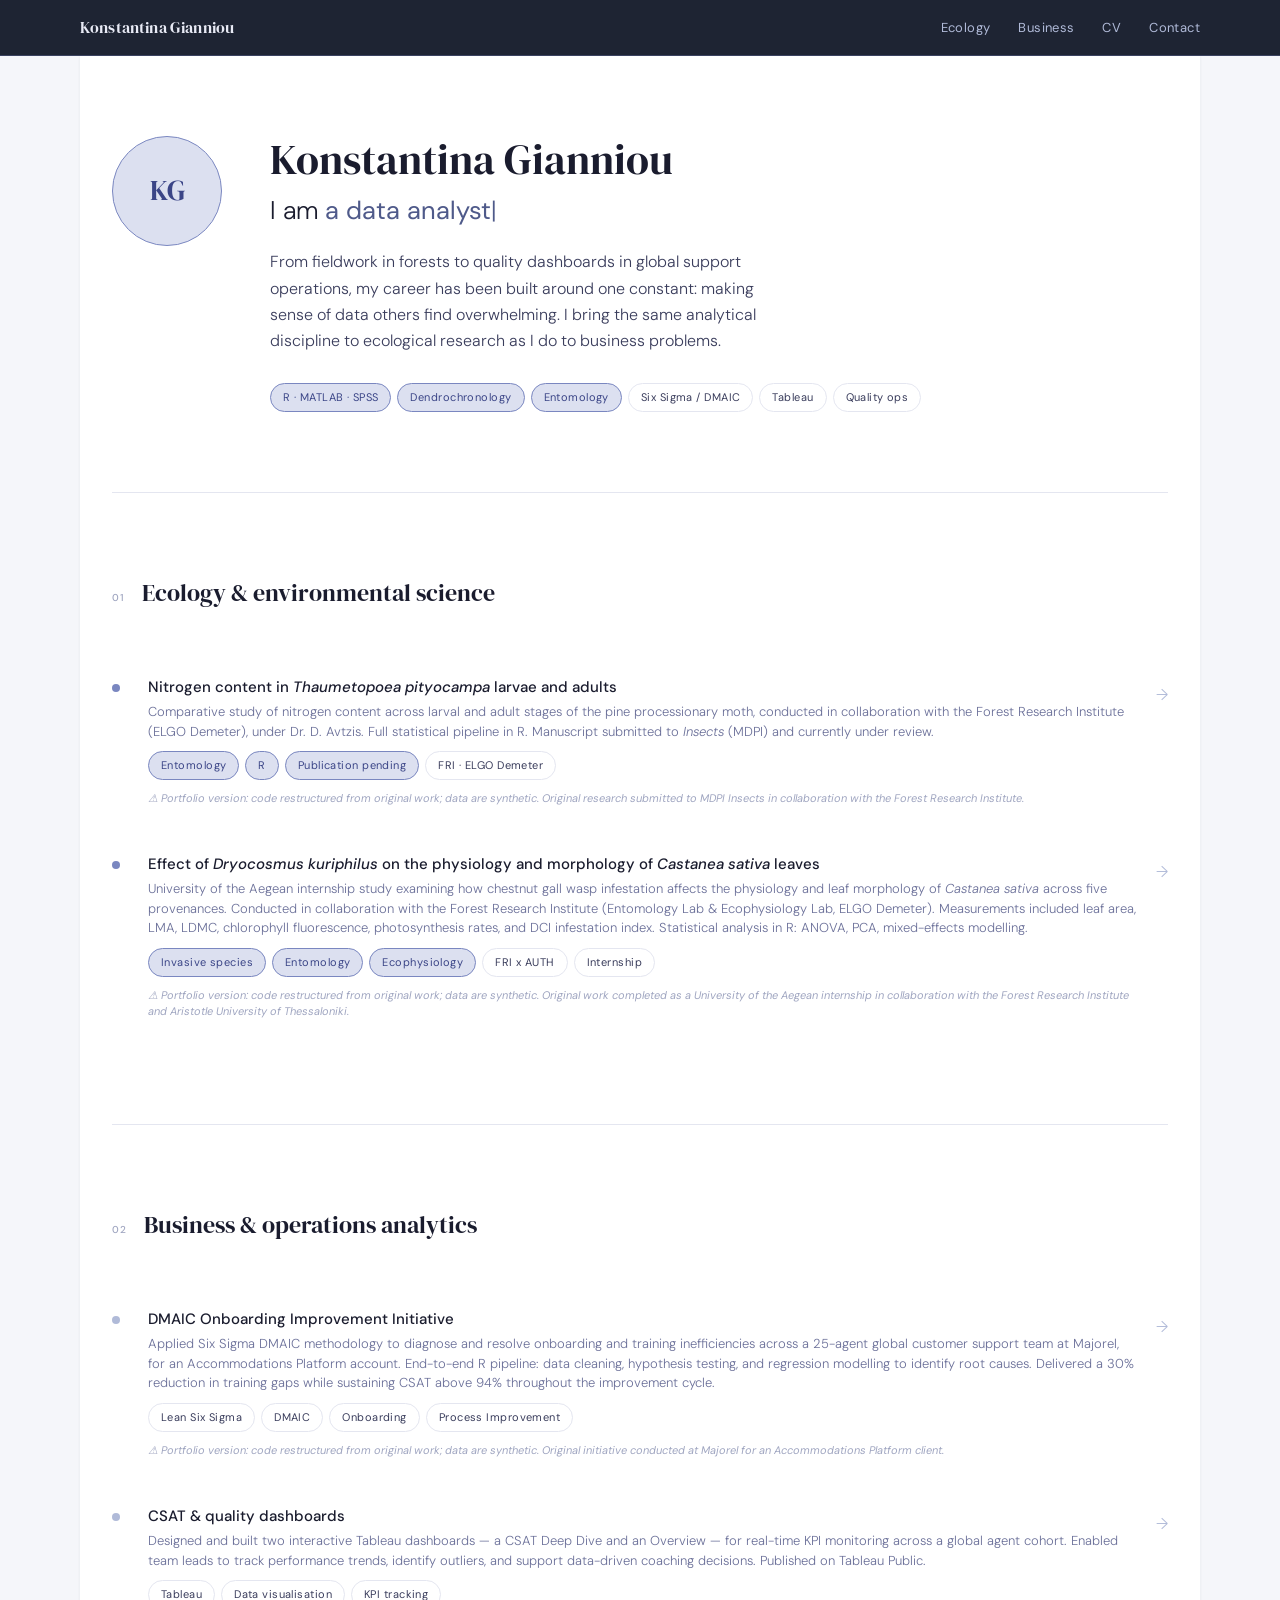
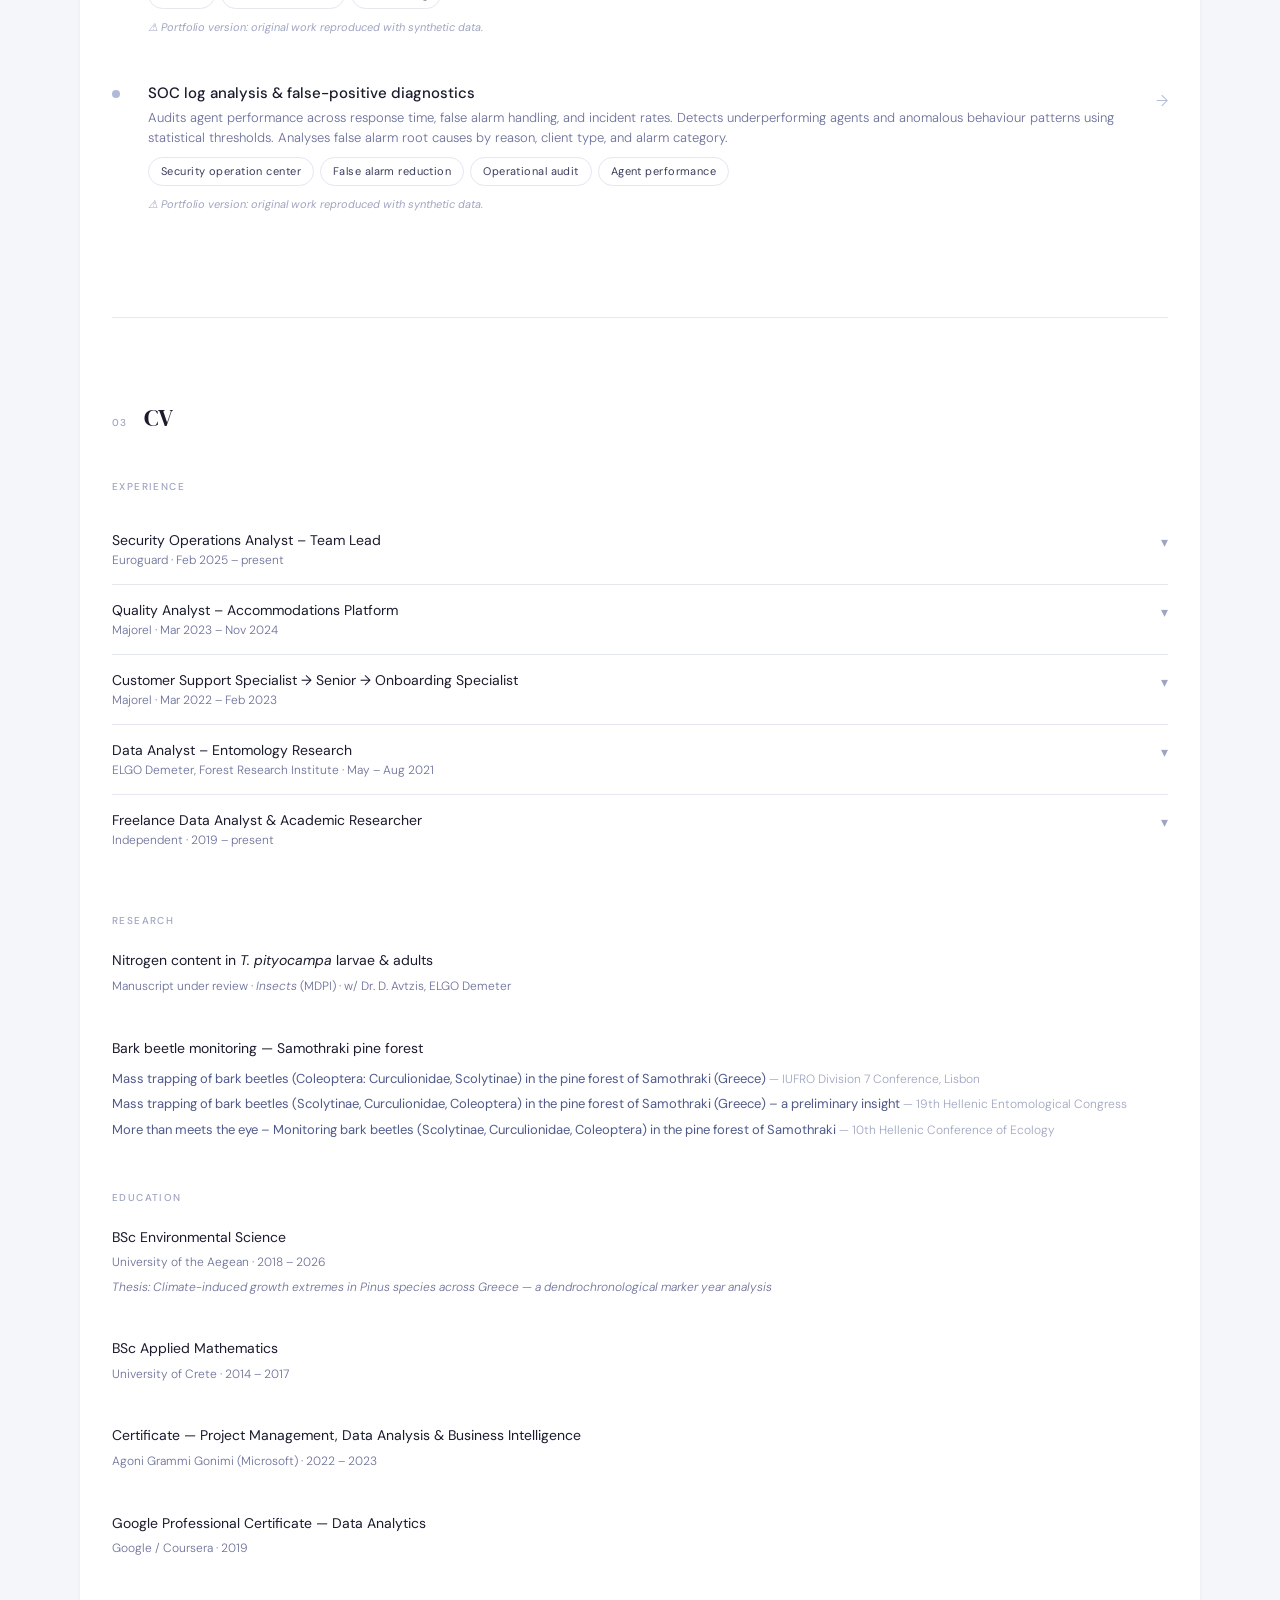
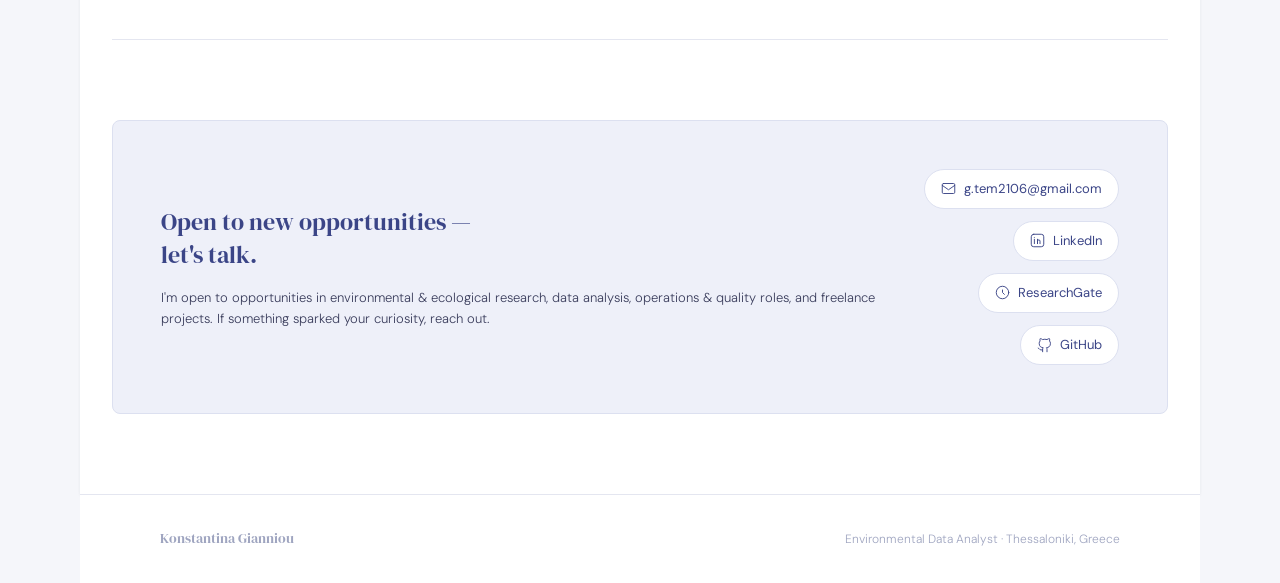
==== index (7).html @ 8fdc94c0 "Add files via upload" ====
<!DOCTYPE html>
<html lang="en">
<head>
  <meta charset="UTF-8" />
  <meta name="viewport" content="width=device-width, initial-scale=1.0" />
  <title>Konstantina Gianniou — Data Analyst</title>
  <link rel="preconnect" href="https://fonts.googleapis.com" />
  <link rel="preconnect" href="https://fonts.gstatic.com" crossorigin />
  <link href="https://fonts.googleapis.com/css2?family=DM+Serif+Display:ital@0;1&family=DM+Sans:ital,wght@0,300;0,400;0,500;1,300&display=swap" rel="stylesheet" />
  <style>
    *, *::before, *::after { box-sizing: border-box; margin: 0; padding: 0; }

    :root {
      /* ── Slate & Indigo palette ── */
      --navy:        #1e2433;
      --navy-mid:    #2a3350;
      --navy-light:  #3a4260;

      --indigo-deep: #3b4587;
      --indigo-mid:  #4f5a8a;
      --indigo-soft: #7a87c0;
      --indigo-pale: #dce0f0;
      --indigo-faint:#eef0f9;

      --stone:       #f5f6fa;
      --stone-mid:   #e4e6f0;
      --stone-dark:  #b0bad8;

      --ink:         #1a1c2e;
      --ink-mid:     #3a3d5c;
      --ink-light:   #6b7099;
      --ink-faint:   #9fa5c0;
      --white:       #ffffff;
      --radius:      3px;
      --radius-lg:   8px;

      /* legacy aliases so existing rules keep working */
      --green-deep:  var(--indigo-deep);
      --green-mid:   var(--indigo-mid);
      --green-soft:  var(--indigo-soft);
      --green-pale:  var(--indigo-pale);
      --green-faint: var(--indigo-faint);
      --amber-pale:  #e8eaf8;
      --amber-mid:   var(--indigo-mid);
    }

    html { scroll-behavior: smooth; }

    body {
      font-family: 'DM Sans', sans-serif;
      font-weight: 300;
      background: var(--stone);
      color: var(--ink);
      line-height: 1.7;
      font-size: 15px;
    }

    /* ---- NAV ---- */
    nav {
      position: sticky;
      top: 0;
      z-index: 100;
      background: var(--navy);
      border-bottom: 1px solid var(--navy-light);
      padding: 0 max(2rem, calc(50% - 560px));
      height: 56px;
      display: flex;
      align-items: center;
      justify-content: space-between;
    }

    .nav-name {
      font-family: 'DM Serif Display', serif;
      font-size: 16px;
      color: #e8eaf5;
      text-decoration: none;
      letter-spacing: 0.01em;
    }

    .nav-links { display: flex; gap: 28px; list-style: none; }
    .nav-links a {
      font-size: 13px;
      font-weight: 400;
      color: var(--stone-dark);
      text-decoration: none;
      letter-spacing: 0.03em;
      transition: color 0.2s;
    }
    .nav-links a:hover { color: #c5cbec; }

    /* ---- LAYOUT ---- */
    main {
      max-width: 1120px;
      margin: 0 auto;
      padding: 0 2rem;
      background: var(--white);
      box-shadow: 0 1px 3px rgba(30,36,51,0.07);
    }

    section { padding: 5rem 0; border-bottom: 1px solid var(--stone-mid); }
    section:last-child { border-bottom: none; }

    /* ---- HERO ---- */
    #about {
      display: grid;
      grid-template-columns: auto 1fr;
      gap: 3rem;
      align-items: start;
      padding-top: 5rem;
    }

    .avatar {
      width: 110px;
      height: 110px;
      border-radius: 50%;
      background: var(--indigo-pale);
      border: 1px solid var(--indigo-soft);
      overflow: hidden;
      flex-shrink: 0;
    }

    .avatar img {
      width: 100%;
      height: 100%;
      object-fit: cover;
    }

    .avatar-initials {
      width: 100%;
      height: 100%;
      display: flex;
      align-items: center;
      justify-content: center;
      font-family: 'DM Serif Display', serif;
      font-size: 28px;
      color: var(--indigo-deep);
    }

    .hero-text h1 {
      font-family: 'DM Serif Display', serif;
      font-size: clamp(1.8rem, 3.5vw, 2.6rem);
      font-weight: 400;
      line-height: 1.15;
      color: var(--ink);
      margin-bottom: 0.5rem;
    }

    .hero-text h1 em {
      font-style: italic;
      color: var(--indigo-mid);
    }

    .hero-tagline {
      font-size: 16px;
      font-weight: 300;
      color: var(--ink-mid);
      max-width: 520px;
      line-height: 1.65;
      margin-bottom: 1.75rem;
    }

    .tags {
      display: flex;
      flex-wrap: wrap;
      gap: 6px;
    }

    .tag {
      font-size: 11px;
      font-weight: 400;
      letter-spacing: 0.04em;
      padding: 4px 12px;
      border-radius: 20px;
      border: 1px solid transparent;
    }
    .tag-eco { background: var(--indigo-pale); color: var(--indigo-deep); border-color: var(--indigo-soft); }
    .tag-neutral { background: var(--white); color: var(--ink-mid); border-color: var(--stone-mid); }

    /* ---- SECTION HEADER ---- */
    .section-header {
      display: flex;
      align-items: baseline;
      gap: 1rem;
      margin-bottom: 2.5rem;
    }

    .section-label {
      font-size: 10px;
      font-weight: 500;
      letter-spacing: 0.14em;
      text-transform: uppercase;
      color: var(--ink-faint);
    }

    .section-title {
      font-family: 'DM Serif Display', serif;
      font-size: 1.5rem;
      font-weight: 400;
      color: var(--ink);
    }

    /* ---- PROJECT ROWS ---- */
    .projects-list { display: flex; flex-direction: column; }

    .proj-row {
      display: grid;
      grid-template-columns: 16px 1fr auto;
      gap: 1.25rem;
      align-items: start;
      padding: 1.5rem 0;
      text-decoration: none;
      color: inherit;
      transition: background 0.15s;
    }
    .proj-row:hover { background: var(--indigo-faint); margin: 0 -1.5rem; padding-left: 1.5rem; padding-right: 1.5rem; border-radius: var(--radius); }

    .proj-dot {
      width: 8px;
      height: 8px;
      border-radius: 50%;
      margin-top: 7px;
      flex-shrink: 0;
    }
    .dot-eco { background: var(--indigo-soft); }
    .dot-biz { background: var(--stone-dark); }

    .proj-content {}
    .proj-title {
      font-size: 15px;
      font-weight: 500;
      color: var(--ink);
      margin-bottom: 4px;
      line-height: 1.4;
    }
    .proj-meta {
      font-size: 13px;
      font-weight: 300;
      color: var(--ink-light);
      margin-bottom: 10px;
      line-height: 1.5;
    }

    .proj-disclaimer {
      font-size: 11px;
      font-weight: 400;
      font-style: italic;
      color: var(--ink-faint);
      margin-top: 10px;
      padding-top: 0;
      line-height: 1.5;
    }

    .proj-arrow {
      font-size: 16px;
      color: var(--stone-dark);
      margin-top: 4px;
      transition: color 0.2s, transform 0.2s;
    }
    .proj-row:hover .proj-arrow { color: var(--indigo-mid); transform: translateX(3px); }

    /* ---- CV SECTION ---- */
    .cv-cols {
      display: flex;
      flex-direction: column;
      gap: 3rem;
    }

    .cv-full-row {
      width: 100%;
    }

    .cv-entries-row {
      display: flex;
      flex-direction: column;
    }

    .cv-entries-row .cv-entry {
      border-bottom: 1px solid var(--stone-mid);
    }
    .cv-entries-row .cv-entry:last-child { border-bottom: none; }

    /* Research plain entries in a row */
    .cv-research-row {
      display: flex;
      flex-direction: column;
      gap: 1.25rem;
    }

    .cv-conf-link {
      font-size: 13px;
      font-weight: 400;
      color: var(--indigo-mid);
      text-decoration: none;
      display: block;
      margin-top: 3px;
      transition: color 0.15s;
    }
    .cv-conf-link:hover { color: var(--indigo-deep); text-decoration: underline; }

    .cv-conf-venue {
      font-size: 12px;
      font-weight: 300;
      color: var(--ink-faint);
      margin-left: 0;
    }

    /* Education plain entries in a row */
    .cv-education-row {
      display: flex;
      flex-direction: column;
      gap: 1.25rem;
    }

    .cv-col-title {
      font-size: 10px;
      font-weight: 500;
      letter-spacing: 0.14em;
      text-transform: uppercase;
      color: var(--ink-faint);
      margin-bottom: 1.25rem;
    }

    .cv-entry { border-bottom: 1px solid var(--stone-mid); }
    .cv-entry:last-child { border-bottom: none; }

    .cv-trigger {
      width: 100%;
      background: none;
      border: none;
      cursor: pointer;
      padding: 1rem 0;
      display: flex;
      justify-content: space-between;
      align-items: flex-start;
      gap: 1rem;
      text-align: left;
      color: inherit;
      font-family: inherit;
    }
    .cv-trigger:hover .cv-role { color: var(--indigo-mid); }

    .cv-trigger-left { flex: 1; }
    .cv-role { font-size: 14px; font-weight: 400; color: var(--ink); margin-bottom: 3px; transition: color 0.15s; }
    .cv-place { font-size: 12px; font-weight: 300; color: var(--ink-light); }

    .cv-chevron {
      font-size: 14px;
      color: var(--ink-faint);
      transition: transform 0.25s ease, color 0.15s;
      flex-shrink: 0;
      margin-top: 2px;
    }
    .cv-entry.open .cv-chevron { transform: rotate(180deg); color: var(--indigo-mid); }

    .cv-body {
      max-height: 0;
      overflow: hidden;
      transition: max-height 0.35s ease;
    }
    .cv-entry.open .cv-body { max-height: 600px; }

    .cv-body-inner { padding: 0 0 1.25rem; }

    .cv-bullets { list-style: none; display: flex; flex-direction: column; gap: 7px; }
    .cv-bullets li {
      font-size: 12.5px;
      font-weight: 300;
      color: var(--ink-mid);
      line-height: 1.6;
      padding-left: 1rem;
      position: relative;
    }
    .cv-bullets li::before { content: '–'; position: absolute; left: 0; color: var(--indigo-soft); }

    .cv-plain-entry { margin-bottom: 1.25rem; }
    .cv-plain-entry:last-child { margin-bottom: 0; }
    .cv-plain-role { font-size: 14px; font-weight: 400; color: var(--ink); margin-bottom: 3px; }
    .cv-plain-place { font-size: 12px; font-weight: 300; color: var(--ink-light); }

    /* ---- CONTACT ---- */
    #contact { border-bottom: none; }

    .contact-inner {
      background: var(--indigo-faint);
      border: 1px solid var(--indigo-pale);
      border-radius: var(--radius-lg);
      padding: 3rem;
      display: grid;
      grid-template-columns: 1fr auto;
      gap: 2rem;
      align-items: center;
    }

    .contact-message {
      font-family: 'DM Serif Display', serif;
      font-size: clamp(1.1rem, 2.5vw, 1.5rem);
      font-weight: 400;
      color: var(--indigo-deep);
      line-height: 1.4;
      max-width: 460px;
      margin-bottom: 1rem;
    }

    .contact-sub {
      font-size: 13px;
      font-weight: 300;
      color: var(--ink-mid);
      line-height: 1.6;
    }

    .contact-links {
      display: flex;
      flex-direction: column;
      gap: 12px;
      align-items: flex-end;
    }

    .contact-link {
      display: flex;
      align-items: center;
      gap: 8px;
      font-size: 13px;
      font-weight: 400;
      color: var(--indigo-deep);
      text-decoration: none;
      padding: 8px 16px;
      border: 1px solid var(--indigo-pale);
      border-radius: 20px;
      background: var(--white);
      transition: background 0.15s, border-color 0.15s;
      white-space: nowrap;
    }
    .contact-link:hover { background: var(--indigo-pale); border-color: var(--indigo-soft); }

    .contact-link svg {
      width: 15px;
      height: 15px;
      flex-shrink: 0;
    }

    /* ---- FOOTER ---- */
    footer {
      padding: 2rem max(2rem, calc(50% - 560px));
      border-top: 1px solid var(--stone-mid);
      display: flex;
      justify-content: space-between;
      align-items: center;
      background: var(--white);
      max-width: 1120px;
      margin: 0 auto;
    }

    .footer-name {
      font-family: 'DM Serif Display', serif;
      font-size: 14px;
      color: var(--ink-faint);
    }

    .footer-note {
      font-size: 12px;
      font-weight: 300;
      color: var(--ink-faint);
    }

    /* ---- FADE IN ---- */
    .fade-in {
      opacity: 0;
      transform: translateY(18px);
      animation: fadeUp 0.55s ease forwards;
    }
    @keyframes fadeUp {
      to { opacity: 1; transform: translateY(0); }
    }
    .delay-1 { animation-delay: 0.1s; }
    .delay-2 { animation-delay: 0.2s; }
    .delay-3 { animation-delay: 0.3s; }

    /* ---- RESPONSIVE ---- */
    @media (max-width: 720px) {
      #about { grid-template-columns: 1fr; gap: 1.5rem; }
      .contact-inner { grid-template-columns: 1fr; }
      .contact-links { align-items: flex-start; }
      .proj-row:hover { margin: 0; padding-left: 0; padding-right: 0; }
    }
    @keyframes blink { 0%, 100% { opacity: 1; } 50% { opacity: 0; } }
  </style>
  <script>
    const roles = ["a data analyst", "an environmental scientist", "a team leader", "an operations specialist"];
    let ri = 0, ci = 0, deleting = false;
    const el = () => document.getElementById('typed-role');
    function tick() {
      const word = roles[ri];
      if (!deleting) {
        el().textContent = word.slice(0, ++ci);
        if (ci === word.length) { deleting = true; setTimeout(tick, 1800); return; }
        setTimeout(tick, 65);
      } else {
        el().textContent = word.slice(0, --ci);
        if (ci === 0) { deleting = false; ri = (ri + 1) % roles.length; setTimeout(tick, 300); return; }
        setTimeout(tick, 38);
      }
    }
    function toggleCV(btn) {
      const entry = btn.closest('.cv-entry');
      const isOpen = entry.classList.contains('open');
      entry.classList.toggle('open', !isOpen);
    }
    window.addEventListener('DOMContentLoaded', () => setTimeout(tick, 900));
  </script>
</head>
<body>

  <nav>
    <a class="nav-name" href="#about">Konstantina Gianniou</a>
    <ul class="nav-links">
      <li><a href="#ecology">Ecology</a></li>
      <li><a href="#business">Business</a></li>
      <li><a href="#cv">CV</a></li>
      <li><a href="#contact">Contact</a></li>
    </ul>
  </nav>

  <main>

    <!-- HERO -->
    <section id="about">
      <div class="avatar fade-in">
        <!-- Replace the initials block below with: <img src="your-photo.jpg" alt="Konstantina Gianniou" /> -->
        <div class="avatar-initials">KG</div>
      </div>

      <div class="hero-text">
        <h1 class="fade-in delay-1" style="margin-bottom: 0.6rem;">
          Konstantina Gianniou
        </h1>
        <p class="fade-in delay-2" style="font-size: clamp(1.1rem, 2.5vw, 1.6rem); font-weight: 300; color: var(--ink); line-height: 1.4; margin-bottom: 1.25rem;">
          I am <span id="typed-role" style="color: var(--indigo-mid); font-weight: 400;"></span><span id="typed-cursor" style="color: var(--indigo-mid); font-weight: 300; animation: blink 0.9s step-end infinite;">|</span>
        </p>
        <p class="hero-tagline fade-in delay-2">
          From fieldwork in forests to quality dashboards in global support operations, my career has been built around one constant: making sense of data others find overwhelming. I bring the same analytical discipline to ecological research as I do to business problems.
        </p>
        <div class="tags fade-in delay-3">
          <span class="tag tag-eco">R · MATLAB · SPSS</span>
          <span class="tag tag-eco">Dendrochronology</span>
          <span class="tag tag-eco">Entomology</span>
          <span class="tag tag-neutral">Six Sigma / DMAIC</span>
          <span class="tag tag-neutral">Tableau</span>
          <span class="tag tag-neutral">Quality ops</span>
        </div>
      </div>
    </section>

    <!-- ECOLOGY PROJECTS -->
    <section id="ecology">
      <div class="section-header">
        <span class="section-label">01</span>
        <h2 class="section-title">Ecology &amp; environmental science</h2>
      </div>

      <div class="projects-list">

        <a class="proj-row" href="https://github.com/KonGianniou/Nitrogen-Content-Analysis" target="_blank" rel="noopener">
          <div class="proj-dot dot-eco"></div>
          <div class="proj-content">
            <p class="proj-title">Nitrogen content in <em>Thaumetopoea pityocampa</em> larvae and adults</p>
            <p class="proj-meta">
              Comparative study of nitrogen content across larval and adult stages of the pine processionary moth,
              conducted in collaboration with the Forest Research Institute (ELGO Demeter), under Dr. D. Avtzis.
              Full statistical pipeline in R. Manuscript submitted to <em>Insects</em> (MDPI) and currently under review.
            </p>
            <div class="tags">
              <span class="tag tag-eco">Entomology</span>
              <span class="tag tag-eco">R</span>
              <span class="tag tag-eco">Publication pending</span>
              <span class="tag tag-neutral">FRI · ELGO Demeter</span>
            </div>
            <p class="proj-disclaimer">⚠ Portfolio version: code restructured from original work; data are synthetic. Original research submitted to MDPI Insects in collaboration with the Forest Research Institute.</p>
          </div>
          <span class="proj-arrow">→</span>
        </a>

        <a class="proj-row" href="https://github.com/KonGianniou/Impact-of-Dryocosmus-kuriphilus-on-Castanea-sativa-Leaf-Physiology-and-Morphology" target="_blank" rel="noopener">
          <div class="proj-dot dot-eco"></div>
          <div class="proj-content">
            <p class="proj-title">Effect of <em>Dryocosmus kuriphilus</em> on the physiology and morphology of <em>Castanea sativa</em> leaves</p>
            <p class="proj-meta">
              University of the Aegean internship study examining how chestnut gall wasp infestation affects
              the physiology and leaf morphology of <em>Castanea sativa</em> across five provenances.
              Conducted in collaboration with the Forest Research Institute (Entomology Lab &amp; Ecophysiology Lab, ELGO Demeter).
              Measurements included leaf area, LMA, LDMC, chlorophyll fluorescence, photosynthesis rates, and DCI infestation index.
              Statistical analysis in R: ANOVA, PCA, mixed-effects modelling.
            </p>
            <div class="tags">
              <span class="tag tag-eco">Invasive species</span>
              <span class="tag tag-eco">Entomology</span>
              <span class="tag tag-eco">Ecophysiology</span>
              <span class="tag tag-neutral">FRI x AUTH</span>
              <span class="tag tag-neutral">Internship</span>
            </div>
            <p class="proj-disclaimer">⚠ Portfolio version: code restructured from original work; data are synthetic. Original work completed as a University of the Aegean internship in collaboration with the Forest Research Institute and Aristotle University of Thessaloniki.</p>
          </div>
          <span class="proj-arrow">→</span>
        </a>

      </div>
    </section>

    <!-- BUSINESS PROJECTS -->
    <section id="business">
      <div class="section-header">
        <span class="section-label">02</span>
        <h2 class="section-title">Business &amp; operations analytics</h2>
      </div>

      <div class="projects-list">

        <a class="proj-row" href="https://github.com/KonGianniou/Onboarding-Improvement-Initiative" target="_blank" rel="noopener">
          <div class="proj-dot dot-biz"></div>
          <div class="proj-content">
            <p class="proj-title">DMAIC Onboarding Improvement Initiative</p>
            <p class="proj-meta">
              Applied Six Sigma DMAIC methodology to diagnose and resolve onboarding and training inefficiencies
              across a 25-agent global customer support team at Majorel, for an Accommodations Platform account.
              End-to-end R pipeline: data cleaning, hypothesis testing, and regression modelling to identify root causes.
              Delivered a 30% reduction in training gaps while sustaining CSAT above 94% throughout the improvement cycle.
            </p>
            <div class="tags">
              <span class="tag tag-neutral">Lean Six Sigma</span>
              <span class="tag tag-neutral">DMAIC</span>
              <span class="tag tag-neutral">Onboarding</span>
              <span class="tag tag-neutral">Process Improvement</span>
            </div>
            <p class="proj-disclaimer">⚠ Portfolio version: code restructured from original work; data are synthetic. Original initiative conducted at Majorel for an Accommodations Platform client.</p>
          </div>
          <span class="proj-arrow">→</span>
        </a>

        <a class="proj-row" href="https://public.tableau.com/app/profile/.kgianniou/vizzes" target="_blank" rel="noopener">
          <div class="proj-dot dot-biz"></div>
          <div class="proj-content">
            <p class="proj-title">CSAT &amp; quality dashboards</p>
            <p class="proj-meta">
              Designed and built two interactive Tableau dashboards — a CSAT Deep Dive and an Overview — for real-time KPI monitoring
              across a global agent cohort. Enabled team leads to track performance trends, identify outliers,
              and support data-driven coaching decisions. Published on Tableau Public.
            </p>
            <div class="tags">
              <span class="tag tag-neutral">Tableau</span>
              <span class="tag tag-neutral">Data visualisation</span>
              <span class="tag tag-neutral">KPI tracking</span>
            </div>
            <p class="proj-disclaimer">⚠ Portfolio version: original work reproduced with synthetic data.</p>
          </div>
          <span class="proj-arrow">→</span>
        </a>

        <a class="proj-row" href="https://github.com/KonGianniou/SOC-Operational-Audit" target="_blank" rel="noopener">
          <div class="proj-dot dot-biz"></div>
          <div class="proj-content">
            <p class="proj-title">SOC log analysis &amp; false-positive diagnostics</p>
            <p class="proj-meta">
              Audits agent performance across response time, false alarm handling, and incident rates.
              Detects underperforming agents and anomalous behaviour patterns using statistical thresholds.
              Analyses false alarm root causes by reason, client type, and alarm category.
            </p>
            <div class="tags">
              <span class="tag tag-neutral">Security operation center</span>
              <span class="tag tag-neutral">False alarm reduction</span>
              <span class="tag tag-neutral">Operational audit</span>
              <span class="tag tag-neutral">Agent performance</span>
            </div>
            <p class="proj-disclaimer">⚠ Portfolio version: original work reproduced with synthetic data.</p>
          </div>
          <span class="proj-arrow">→</span>
        </a>

      </div>
    </section>

    <!-- CV -->
    <section id="cv">
      <div class="section-header">
        <span class="section-label">03</span>
        <h2 class="section-title">CV</h2>
      </div>

      <div class="cv-cols">

        <!-- EXPERIENCE — full width, accordion entries in a horizontal row -->
        <div class="cv-full-row">
          <p class="cv-col-title">Experience</p>
          <div class="cv-entries-row">

            <div class="cv-entry">
              <button class="cv-trigger" onclick="toggleCV(this)">
                <div class="cv-trigger-left">
                  <p class="cv-role">Security Operations Analyst – Team Lead</p>
                  <p class="cv-place">Euroguard · Feb 2025 – present</p>
                </div>
                <span class="cv-chevron">▾</span>
              </button>
              <div class="cv-body">
                <div class="cv-body-inner">
                  <ul class="cv-bullets">
                    <li>Lead end-to-end SOC operations as primary escalation point — own incident monitoring, SLA compliance, root-cause analysis, and long-term resolution across all active workflows.</li>
                    <li>Independently designed and maintained a centralised operations knowledge base (SOPs, runbooks, escalation guides), reducing onboarding time and recurring errors.</li>
                    <li>Applied data-driven diagnostics to operational log analysis: identified high-frequency false-positive patterns, proposed evidence-based configuration changes, and tracked impact post-implementation.</li>
                    <li>Represented the company at Salonica Electronix 2025 and Athens Electronix 2026.</li>
                  </ul>
                </div>
              </div>
            </div>

            <div class="cv-entry">
              <button class="cv-trigger" onclick="toggleCV(this)">
                <div class="cv-trigger-left">
                  <p class="cv-role">Quality Analyst – Accommodations Platform</p>
                  <p class="cv-place">Majorel · Mar 2023 – Nov 2024</p>
                </div>
                <span class="cv-chevron">▾</span>
              </button>
              <div class="cv-body">
                <div class="cv-body-inner">
                  <ul class="cv-bullets">
                    <li>Owned quality performance across a team of 25 agents in a global support environment — consistently maintained &gt;94% CSAT and led the Greek site's participation in international calibration sessions.</li>
                    <li>Designed and executed a DMAIC-based process improvement initiative in R, achieving a 30% reduction in identified training gaps.</li>
                    <li>Built and delivered an Internal Career Development Initiative that supported agent progression into operations roles.</li>
                    <li>Onboarded and mentored 2 Quality Analysts and 1 Team Leader.</li>
                  </ul>
                </div>
              </div>
            </div>

            <div class="cv-entry">
              <button class="cv-trigger" onclick="toggleCV(this)">
                <div class="cv-trigger-left">
                  <p class="cv-role">Customer Support Specialist → Senior → Onboarding Specialist</p>
                  <p class="cv-place">Majorel · Mar 2022 – Feb 2023</p>
                </div>
                <span class="cv-chevron">▾</span>
              </button>
              <div class="cv-body">
                <div class="cv-body-inner">
                  <ul class="cv-bullets">
                    <li>Managed 100+ daily multi-channel inquiries on a global food delivery platform.</li>
                    <li>Promoted to Senior (Nov 2022), then Onboarding Specialist (Feb 2023), and Quality Analyst (Mar 2023) within 11 months.</li>
                  </ul>
                </div>
              </div>
            </div>

            <div class="cv-entry">
              <button class="cv-trigger" onclick="toggleCV(this)">
                <div class="cv-trigger-left">
                  <p class="cv-role">Data Analyst – Entomology Research</p>
                  <p class="cv-place">ELGO Demeter, Forest Research Institute · May – Aug 2021</p>
                </div>
                <span class="cv-chevron">▾</span>
              </button>
              <div class="cv-body">
                <div class="cv-body-inner">
                  <ul class="cv-bullets">
                    <li>Led independent field research on the impact of <em>Dryocosmus kuriphilus</em> on <em>Castanea sativa</em> — fieldwork, sample collection, morphometric analysis in collaboration with AUTH (Dr. M. Fotelli, Dr. D. Avtzis).</li>
                    <li>Full statistical pipeline in R: ANOVA, Kruskal-Wallis, PCA, mixed-effects modelling.</li>
                    <li>Presented bark beetle monitoring research at IUFRO Division 7 (Lisbon), 10th Hellenic Conference of Ecology, and 19th Hellenic Entomological Congress.</li>
                  </ul>
                </div>
              </div>
            </div>

            <div class="cv-entry">
              <button class="cv-trigger" onclick="toggleCV(this)">
                <div class="cv-trigger-left">
                  <p class="cv-role">Freelance Data Analyst &amp; Academic Researcher</p>
                  <p class="cv-place">Independent · 2019 – present</p>
                </div>
                <span class="cv-chevron">▾</span>
              </button>
              <div class="cv-body">
                <div class="cv-body-inner">
                  <ul class="cv-bullets">
                    <li>Deliver end-to-end statistical analysis and R-based modelling for academic and applied research projects across environmental science, ecology, and business contexts.</li>
                    <li>Sole data analyst on a peer-reviewed comparative study of nitrogen content in <em>Thaumetopoea pityocampa</em> larvae and adults, in collaboration with Dr. D. Avtzis (Research Director, ELGO Demeter). Manuscript submitted to <em>Insects</em> (MDPI).</li>
                  </ul>
                </div>
              </div>
            </div>

          </div>
        </div>

        <!-- RESEARCH — full width -->
        <div class="cv-full-row">
          <p class="cv-col-title">Research</p>
          <div class="cv-research-row">

            <div class="cv-plain-entry">
              <p class="cv-plain-role">Nitrogen content in <em>T. pityocampa</em> larvae &amp; adults</p>
              <p class="cv-plain-place">Manuscript under review · <em>Insects</em> (MDPI) · w/ Dr. D. Avtzis, ELGO Demeter</p>
            </div>

            <div class="cv-plain-entry">
              <p class="cv-plain-role" style="margin-bottom: 8px;">Bark beetle monitoring — Samothraki pine forest</p>
              <a class="cv-conf-link" href="https://www.researchgate.net/publication/375824978_Mass_trapping_of_bark_beetles_Coleoptera_Curculionidae_Scolytinae_in_the_pine_forest_of_Samothraki_Greece_-_a_preliminary_insight" target="_blank" rel="noopener">
                Mass trapping of bark beetles (Coleoptera: Curculionidae, Scolytinae) in the pine forest of Samothraki (Greece)
                <span class="cv-conf-venue">— IUFRO Division 7 Conference, Lisbon</span>
              </a>
              <a class="cv-conf-link" href="https://www.researchgate.net/publication/375801560_Mass_trapping_of_bark_beetles_Scolytinae_Curculionidae_Coleoptera_in_the_pine_forest_of_Samothraki_Greece_-_a_preliminary_insight" target="_blank" rel="noopener">
                Mass trapping of bark beetles (Scolytinae, Curculionidae, Coleoptera) in the pine forest of Samothraki (Greece) – a preliminary insight
                <span class="cv-conf-venue">— 19th Hellenic Entomological Congress</span>
              </a>
              <a class="cv-conf-link" href="https://www.researchgate.net/publication/375801211_More_than_meets_the_eye_-_Monitoring_bark_beetles_Scolytinae_Curculionidae_Coleoptera_in_the_pine_forest_of_Samothraki" target="_blank" rel="noopener">
                More than meets the eye – Monitoring bark beetles (Scolytinae, Curculionidae, Coleoptera) in the pine forest of Samothraki
                <span class="cv-conf-venue">— 10th Hellenic Conference of Ecology</span>
              </a>
            </div>

          </div>
        </div>

        <!-- EDUCATION — full width -->
        <div class="cv-full-row">
          <p class="cv-col-title">Education</p>
          <div class="cv-education-row">

            <div class="cv-plain-entry">
              <p class="cv-plain-role">BSc Environmental Science</p>
              <p class="cv-plain-place">University of the Aegean · 2018 – 2026</p>
              <p class="cv-plain-place" style="margin-top:4px; font-style:italic; color: var(--ink-light);">Thesis: Climate-induced growth extremes in Pinus species across Greece — a dendrochronological marker year analysis</p>
            </div>

            <div class="cv-plain-entry">
              <p class="cv-plain-role">BSc Applied Mathematics</p>
              <p class="cv-plain-place">University of Crete · 2014 – 2017</p>
            </div>

            <div class="cv-plain-entry">
              <p class="cv-plain-role">Certificate — Project Management, Data Analysis &amp; Business Intelligence</p>
              <p class="cv-plain-place">Agoni Grammi Gonimi (Microsoft) · 2022 – 2023</p>
            </div>

            <div class="cv-plain-entry">
              <p class="cv-plain-role">Google Professional Certificate — Data Analytics</p>
              <p class="cv-plain-place">Google / Coursera · 2019</p>
            </div>

          </div>
        </div>

      </div>
    </section>

    <!-- CONTACT -->
    <section id="contact">
      <div class="contact-inner">
        <div>
          <p class="contact-message">
            Open to new opportunities —<br>let's talk.
          </p>
          <p class="contact-sub">
            I'm open to opportunities in environmental &amp; ecological research, data analysis,
            operations &amp; quality roles, and freelance projects. If something sparked your curiosity, reach out.
          </p>
        </div>

        <div class="contact-links">
          <a class="contact-link" href="mailto:g.tem2106@gmail.com">
            <svg viewBox="0 0 24 24" fill="none" stroke="currentColor" stroke-width="1.5" stroke-linecap="round" stroke-linejoin="round">
              <rect x="2" y="4" width="20" height="16" rx="2"/><path d="m2 7 10 7 10-7"/>
            </svg>
            g.tem2106@gmail.com
          </a>
          <a class="contact-link" href="https://linkedin.com/in/konstantina-gianniou" target="_blank" rel="noopener">
            <svg viewBox="0 0 24 24" fill="none" stroke="currentColor" stroke-width="1.5" stroke-linecap="round" stroke-linejoin="round">
              <rect x="2" y="2" width="20" height="20" rx="4"/>
              <path d="M7 10v7M7 7v.01M12 17v-4a2 2 0 0 1 4 0v4M12 10v7"/>
            </svg>
            LinkedIn
          </a>
          <a class="contact-link" href="https://www.researchgate.net/profile/Konstantina-Gianniou?ev=hdr_xprf" target="_blank" rel="noopener">
            <svg viewBox="0 0 24 24" fill="none" stroke="currentColor" stroke-width="1.5" stroke-linecap="round" stroke-linejoin="round">
              <circle cx="12" cy="12" r="10"/><path d="M12 8v4l3 3"/>
            </svg>
            ResearchGate
          </a>
          <a class="contact-link" href="https://github.com/KonGianniou" target="_blank" rel="noopener">
            <svg viewBox="0 0 24 24" fill="none" stroke="currentColor" stroke-width="1.5" stroke-linecap="round" stroke-linejoin="round">
              <path d="M9 19c-5 1.5-5-2.5-7-3m14 6v-3.87a3.37 3.37 0 0 0-.94-2.61c3.14-.35 6.44-1.54 6.44-7A5.44 5.44 0 0 0 20 4.77 5.07 5.07 0 0 0 19.91 1S18.73.65 16 2.48a13.38 13.38 0 0 0-7 0C6.27.65 5.09 1 5.09 1A5.07 5.07 0 0 0 5 4.77a5.44 5.44 0 0 0-1.5 3.78c0 5.42 3.3 6.61 6.44 7A3.37 3.37 0 0 0 9 18.13V22"/>
            </svg>
            GitHub
          </a>
        </div>
      </div>
    </section>

  </main>

  <footer>
    <span class="footer-name">Konstantina Gianniou</span>
    <span class="footer-note">Environmental Data Analyst · Thessaloniki, Greece</span>
  </footer>

</body>
</html>
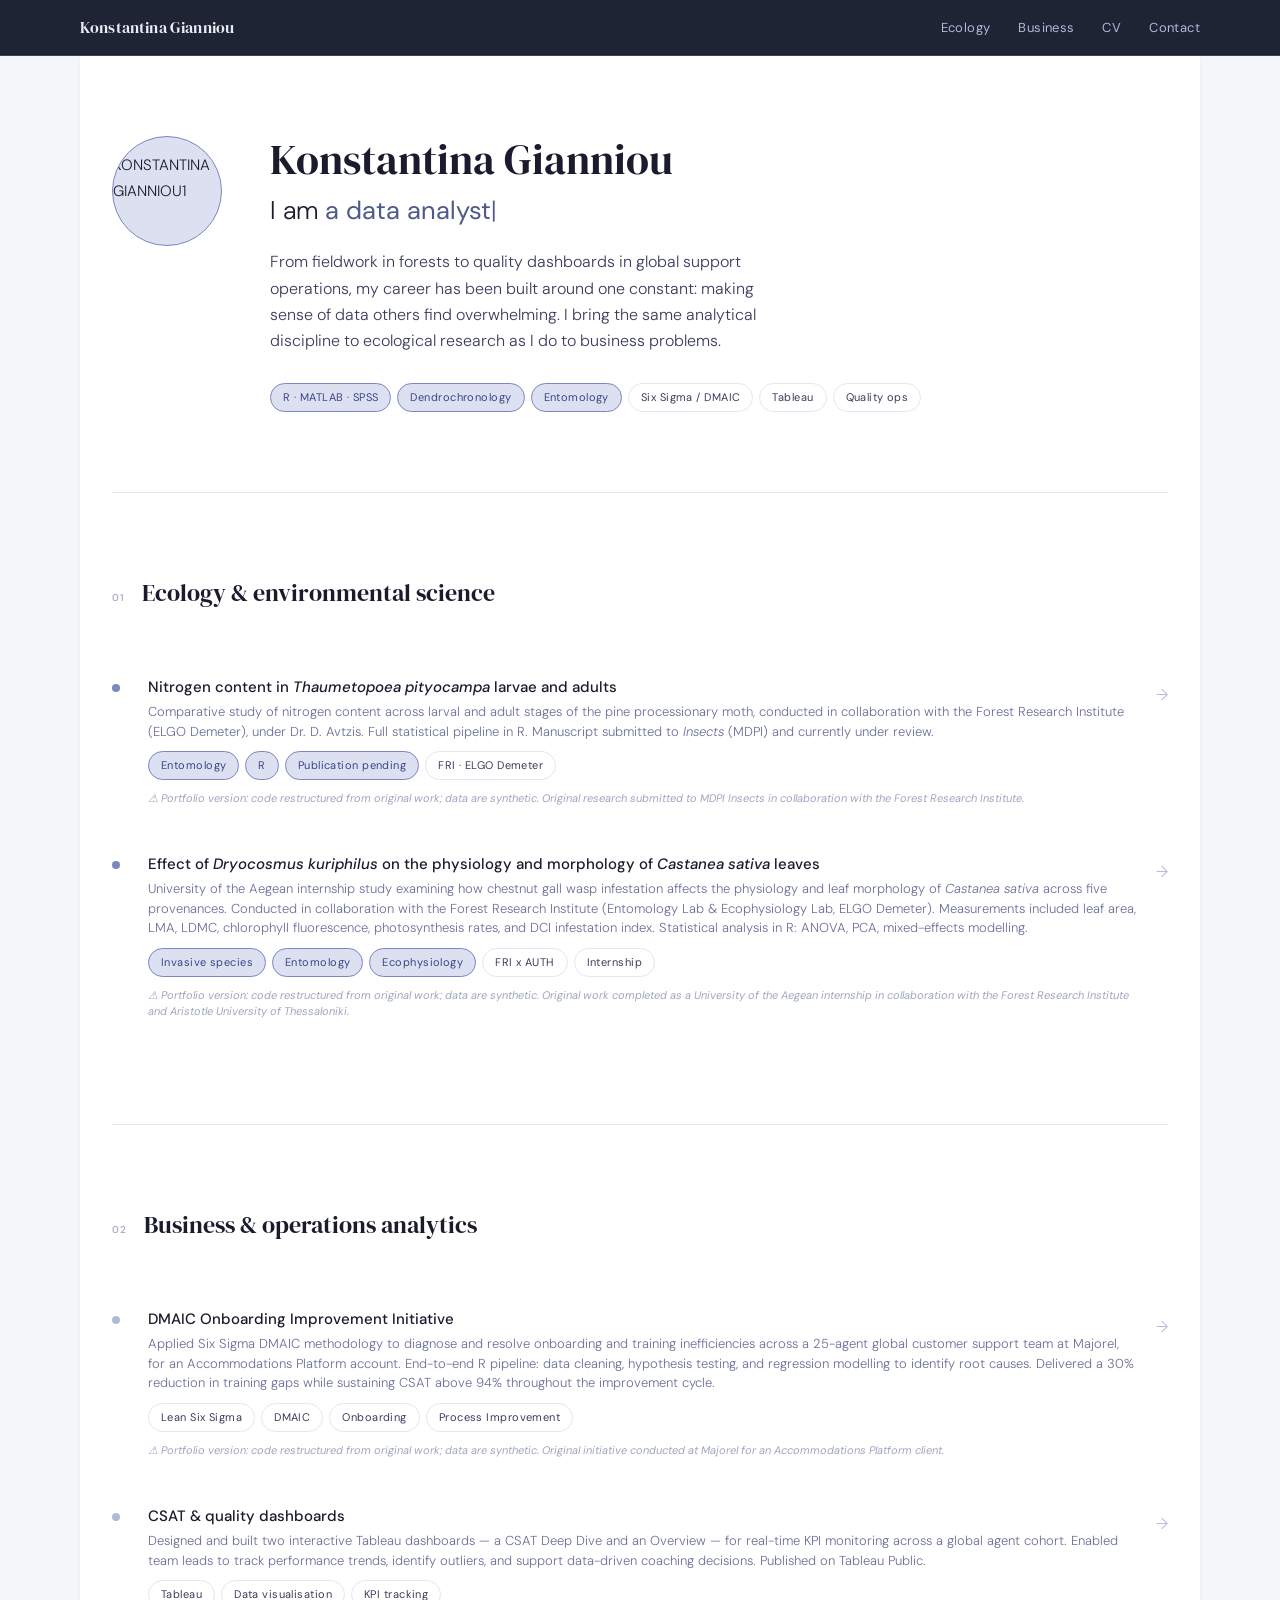
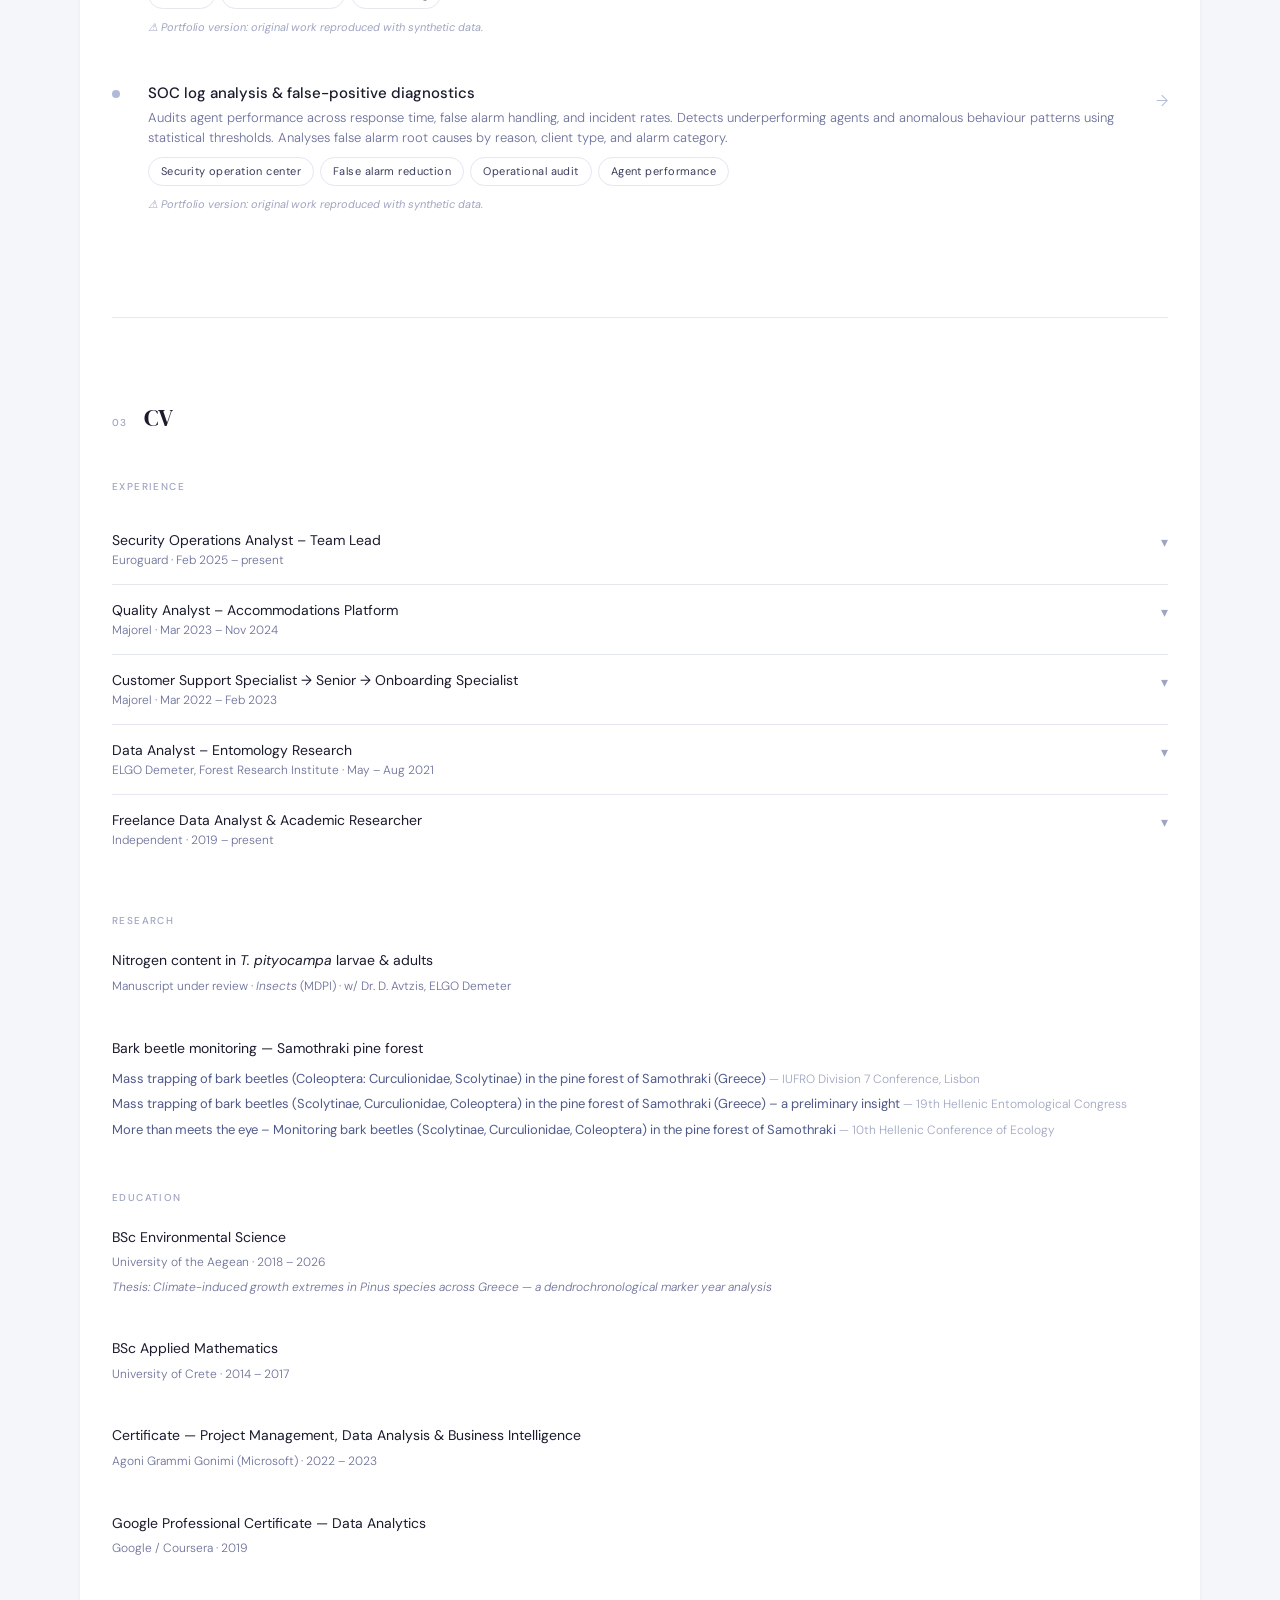
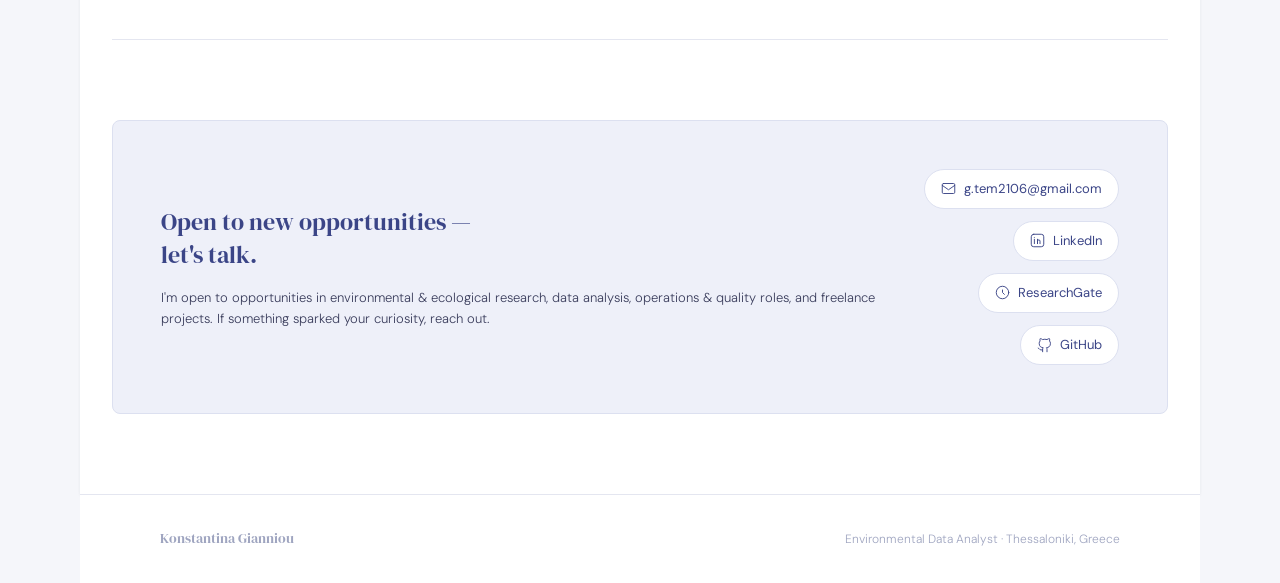
==== commit 99ca33df: "index (7).html" ====
--- a/index (7).html
+++ b/index (7).html
@@ -526,7 +526,7 @@
     <section id="about">
       <div class="avatar fade-in">
         <!-- Replace the initials block below with: <img src="your-photo.jpg" alt="Konstantina Gianniou" /> -->
-        <div class="avatar-initials">KG</div>
+        <img src="photo.jpg" alt="KONSTANTINA GIANNIOU1" />
       </div>
 
       <div class="hero-text">
